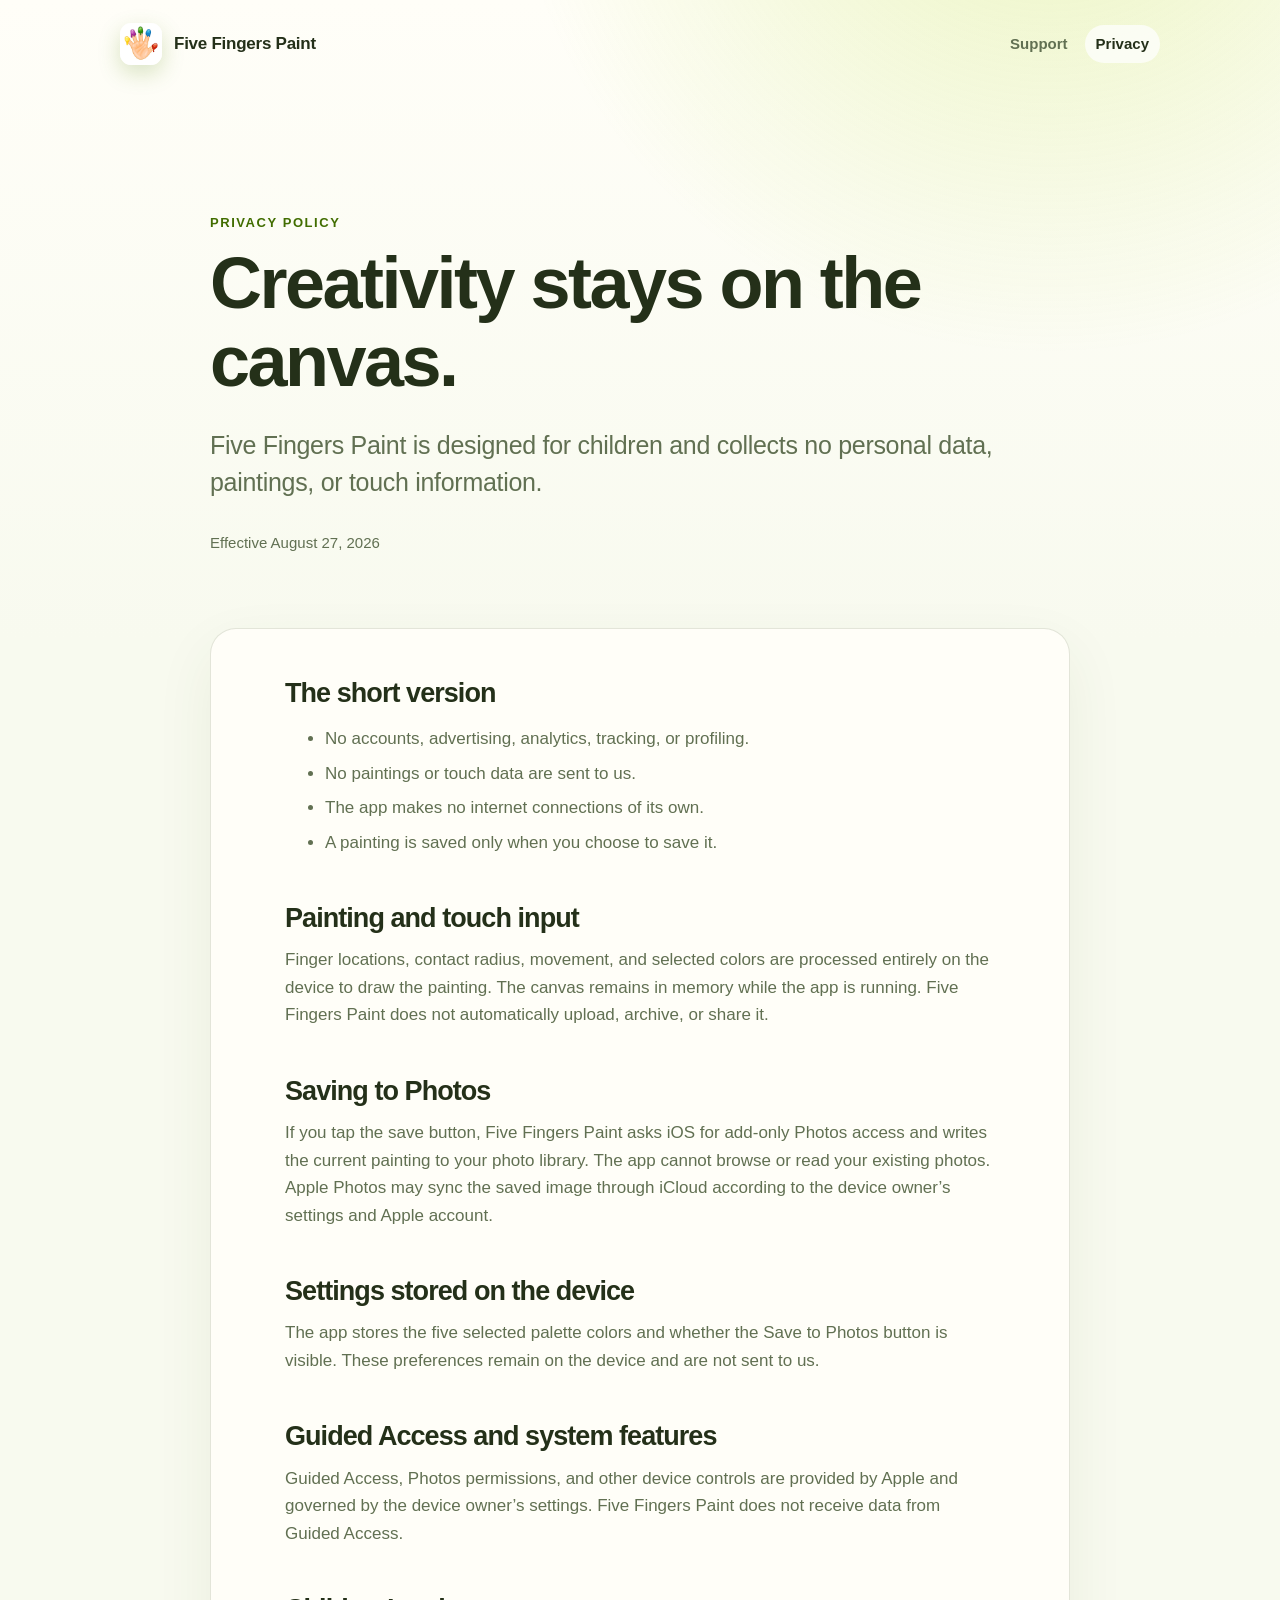
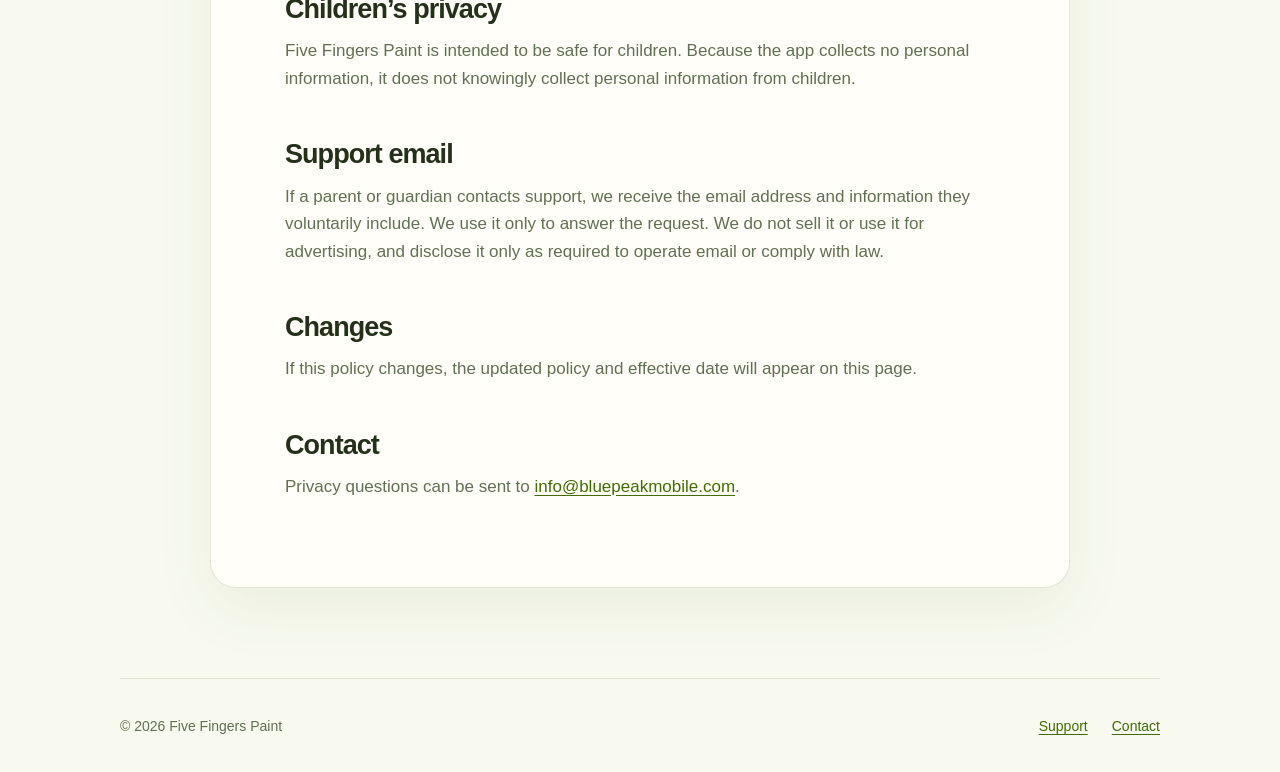
==== privacy.html @ 3f8e019f "Publish Five Fingers Paint support site" ====
<!doctype html>
<html lang="en">
  <head>
    <meta charset="utf-8">
    <meta name="viewport" content="width=device-width, initial-scale=1">
    <meta name="description" content="Privacy policy for Five Fingers Paint.">
    <meta name="theme-color" content="#8bc318">
    <link rel="canonical" href="https://urosk.github.io/five-fingers-paint-support/privacy.html">
    <link rel="icon" href="app-icon.png">
    <link rel="stylesheet" href="styles.css">
    <title>Privacy Policy — Five Fingers Paint</title>
  </head>
  <body>
    <header class="site-header">
      <a class="brand" href="./" aria-label="Five Fingers Paint support home">
        <img src="app-icon.png" width="42" height="42" alt="">
        <span>Five Fingers Paint</span>
      </a>
      <nav aria-label="Support navigation">
        <a href="./">Support</a>
        <a aria-current="page" href="privacy.html">Privacy</a>
      </nav>
    </header>

    <main class="policy">
      <section class="policy-intro" aria-labelledby="page-title">
        <div class="eyebrow">Privacy policy</div>
        <h1 id="page-title">Creativity stays on the canvas.</h1>
        <p class="lede">Five Fingers Paint is designed for children and collects no personal data, paintings, or touch information.</p>
        <p class="updated">Effective August 27, 2026</p>
      </section>

      <article class="policy-body">
        <h2>The short version</h2>
        <ul>
          <li>No accounts, advertising, analytics, tracking, or profiling.</li>
          <li>No paintings or touch data are sent to us.</li>
          <li>The app makes no internet connections of its own.</li>
          <li>A painting is saved only when you choose to save it.</li>
        </ul>

        <h2>Painting and touch input</h2>
        <p>Finger locations, contact radius, movement, and selected colors are processed entirely on the device to draw the painting. The canvas remains in memory while the app is running. Five Fingers Paint does not automatically upload, archive, or share it.</p>

        <h2>Saving to Photos</h2>
        <p>If you tap the save button, Five Fingers Paint asks iOS for add-only Photos access and writes the current painting to your photo library. The app cannot browse or read your existing photos. Apple Photos may sync the saved image through iCloud according to the device owner’s settings and Apple account.</p>

        <h2>Settings stored on the device</h2>
        <p>The app stores the five selected palette colors and whether the Save to Photos button is visible. These preferences remain on the device and are not sent to us.</p>

        <h2>Guided Access and system features</h2>
        <p>Guided Access, Photos permissions, and other device controls are provided by Apple and governed by the device owner’s settings. Five Fingers Paint does not receive data from Guided Access.</p>

        <h2>Children’s privacy</h2>
        <p>Five Fingers Paint is intended to be safe for children. Because the app collects no personal information, it does not knowingly collect personal information from children.</p>

        <h2>Support email</h2>
        <p>If a parent or guardian contacts support, we receive the email address and information they voluntarily include. We use it only to answer the request. We do not sell it or use it for advertising, and disclose it only as required to operate email or comply with law.</p>

        <h2>Changes</h2>
        <p>If this policy changes, the updated policy and effective date will appear on this page.</p>

        <h2>Contact</h2>
        <p>Privacy questions can be sent to <a href="mailto:info@bluepeakmobile.com?subject=Five%20Fingers%20Paint%20Privacy">info@bluepeakmobile.com</a>.</p>
      </article>
    </main>

    <footer>
      <span>© 2026 Five Fingers Paint</span>
      <a href="./">Support</a>
      <a href="mailto:info@bluepeakmobile.com">Contact</a>
    </footer>
  </body>
</html>
---- styles.css ----
:root {
  color-scheme: light dark;
  --ink: #243019;
  --muted: #617052;
  --line: rgba(59, 81, 33, 0.14);
  --surface: rgba(255, 255, 255, 0.76);
  --surface-strong: #fffef8;
  --accent: #72aa0f;
  --accent-dark: #416d00;
  --accent-soft: #b7dd36;
  --glow: #c9eb62;
  --page: #f8faef;
  --wood: #e4a92b;
  --red: #e54022;
  --blue: #159fdb;
  --max: 1040px;
}

* { box-sizing: border-box; }

html {
  scroll-behavior: smooth;
  scroll-padding-top: 24px;
  background: var(--page);
}

body {
  margin: 0;
  color: var(--ink);
  background:
    radial-gradient(circle at 82% -8%, rgba(183, 221, 54, 0.3), transparent 34rem),
    linear-gradient(180deg, #fffef8 0, var(--page) 40rem);
  font-family: -apple-system, BlinkMacSystemFont, "SF Pro Text", "Helvetica Neue", sans-serif;
  font-size: 17px;
  line-height: 1.62;
  -webkit-font-smoothing: antialiased;
}

a { color: var(--accent-dark); text-underline-offset: 3px; }
a:hover { color: var(--accent); }
a:focus-visible,
summary:focus-visible {
  outline: 3px solid var(--glow);
  outline-offset: 4px;
  border-radius: 5px;
}

.site-header,
main,
footer {
  width: min(calc(100% - 40px), var(--max));
  margin-inline: auto;
}

.site-header {
  min-height: 88px;
  display: flex;
  align-items: center;
  justify-content: space-between;
  gap: 24px;
}

.brand {
  display: inline-flex;
  align-items: center;
  gap: 12px;
  color: var(--ink);
  font-weight: 740;
  letter-spacing: -0.015em;
  text-decoration: none;
}

.brand img {
  border-radius: 11px;
  box-shadow: 0 8px 22px rgba(82, 132, 10, 0.22);
}

nav { display: flex; gap: 6px; }
nav a {
  padding: 7px 11px;
  border-radius: 999px;
  color: var(--muted);
  font-size: 15px;
  font-weight: 620;
  text-decoration: none;
}
nav a:hover,
nav a[aria-current="page"] {
  color: var(--ink);
  background: rgba(255, 255, 255, 0.72);
}

.hero {
  max-width: 920px;
  padding: clamp(70px, 10vw, 128px) 0 clamp(68px, 9vw, 112px);
}

.eyebrow {
  margin-bottom: 12px;
  color: var(--accent-dark);
  font-size: 13px;
  font-weight: 760;
  letter-spacing: 0.12em;
  text-transform: uppercase;
}

h1,
h2,
h3 {
  margin-top: 0;
  line-height: 1.08;
  letter-spacing: -0.035em;
}
h1 {
  max-width: 900px;
  margin-bottom: 26px;
  font-size: clamp(50px, 8.4vw, 92px);
  font-weight: 770;
}
h2 { margin-bottom: 18px; font-size: clamp(32px, 5vw, 48px); }
h3 { margin-bottom: 9px; font-size: 21px; }
p { margin-top: 0; }

.lede {
  max-width: 790px;
  margin-bottom: 30px;
  color: var(--muted);
  font-size: clamp(20px, 3vw, 25px);
  line-height: 1.48;
  letter-spacing: -0.012em;
}

.privacy-pill {
  display: inline-flex;
  align-items: center;
  gap: 9px;
  padding: 8px 13px;
  border: 1px solid var(--line);
  border-radius: 999px;
  background: var(--surface);
  color: var(--muted);
  font-size: 14px;
  font-weight: 620;
  backdrop-filter: blur(12px);
}
.privacy-pill span {
  width: 8px;
  height: 8px;
  border-radius: 50%;
  background: var(--accent);
  box-shadow: 0 0 0 4px rgba(114, 170, 15, 0.14);
}

.highlights {
  display: grid;
  grid-template-columns: repeat(3, minmax(0, 1fr));
  gap: 14px;
  padding-bottom: clamp(70px, 9vw, 110px);
}
.highlights article {
  min-height: 268px;
  padding: 28px;
  border: 1px solid var(--line);
  border-radius: 24px;
  background: var(--surface);
  box-shadow: 0 16px 42px rgba(59, 81, 33, 0.055);
  backdrop-filter: blur(14px);
}
.highlights h2 { margin-bottom: 12px; font-size: 27px; }
.highlights p { margin-bottom: 0; color: var(--muted); }
.feature-mark {
  min-width: 43px;
  height: 43px;
  margin-bottom: 48px;
  padding: 0 10px;
  display: inline-grid;
  place-items: center;
  border-radius: 13px;
  color: white;
  background: linear-gradient(145deg, var(--accent-soft), var(--accent));
  font-size: 17px;
  font-weight: 800;
  box-shadow: 0 9px 22px rgba(82, 132, 10, 0.2);
}
.radius-mark::before {
  width: 18px;
  height: 18px;
  border: 3px solid white;
  border-radius: 50%;
  content: "";
}
.save-mark::before {
  width: 17px;
  height: 17px;
  border: 3px solid white;
  border-radius: 4px;
  content: "";
}

.section {
  padding: clamp(68px, 9vw, 108px) 0;
  border-top: 1px solid var(--line);
}
.section-heading { max-width: 680px; margin-bottom: 42px; }
.section-heading > p { color: var(--muted); }

.steps {
  margin: 0;
  padding: 0;
  display: grid;
  grid-template-columns: repeat(2, minmax(0, 1fr));
  gap: 18px;
  list-style: none;
}
.steps li,
.touch-card {
  border: 1px solid var(--line);
  border-radius: 22px;
  background: var(--surface);
  box-shadow: 0 14px 40px rgba(59, 81, 33, 0.055);
  backdrop-filter: blur(14px);
}
.steps li {
  min-height: 178px;
  padding: 26px;
  display: flex;
  align-items: flex-start;
  gap: 18px;
}
.steps p,
.touch-card p { margin-bottom: 0; color: var(--muted); }
.step-number {
  flex: 0 0 auto;
  width: 34px;
  height: 34px;
  display: grid;
  place-items: center;
  border-radius: 10px;
  color: white;
  background: linear-gradient(145deg, var(--accent-soft), var(--accent-dark));
  font-size: 14px;
  font-weight: 750;
  box-shadow: 0 8px 18px rgba(82, 132, 10, 0.22);
}

.touch-grid {
  display: grid;
  grid-template-columns: repeat(3, minmax(0, 1fr));
  gap: 16px;
}
.touch-card { padding: 27px; }
.touch-card h3 { font-size: 23px; }
.touch-card strong { color: var(--ink); }

.guided-access {
  margin-top: 18px;
  padding: clamp(28px, 5vw, 44px);
  display: grid;
  grid-template-columns: minmax(0, 0.8fr) minmax(0, 1.2fr);
  gap: clamp(30px, 6vw, 68px);
  border-radius: 24px;
  color: white;
  background:
    radial-gradient(circle at 90% 0, rgba(183, 221, 54, 0.34), transparent 23rem),
    linear-gradient(135deg, #476f08, #213d05);
  box-shadow: 0 24px 70px rgba(39, 70, 4, 0.2);
}
.guided-access .eyebrow { color: #d8ef8a; }
.guided-access h3 { font-size: 30px; }
.guided-access p,
.guided-access li { color: rgba(255, 255, 255, 0.78); }
.guided-access strong { color: white; }
.guided-access a { color: #e7f6ae; }
.guided-access a:hover { color: white; }
.guided-access ol { margin: 0; padding-left: 22px; }
.guided-access li + li { margin-top: 8px; }

.faq { border-top: 1px solid var(--line); }
.faq details { border-bottom: 1px solid var(--line); }
.faq summary {
  padding: 23px 40px 23px 0;
  position: relative;
  cursor: pointer;
  font-weight: 680;
  list-style: none;
}
.faq summary::-webkit-details-marker { display: none; }
.faq summary::after {
  position: absolute;
  right: 7px;
  color: var(--accent-dark);
  content: "+";
  font-size: 25px;
  font-weight: 400;
  line-height: 1;
}
.faq details[open] summary::after { content: "−"; }
.faq details p { max-width: 820px; padding: 0 40px 23px 0; color: var(--muted); }

.contact {
  margin: 52px 0 86px;
  padding: clamp(32px, 6vw, 54px);
  display: flex;
  align-items: center;
  justify-content: space-between;
  gap: 36px;
  border-radius: 28px;
  background:
    radial-gradient(circle at 90% 0, rgba(255, 218, 68, 0.28), transparent 23rem),
    linear-gradient(135deg, #e77719, #b93419);
  color: white;
  box-shadow: 0 24px 70px rgba(140, 51, 15, 0.2);
}
.contact .eyebrow { color: #ffe7a1; }
.contact h2 { margin-bottom: 14px; }
.contact p { max-width: 610px; margin-bottom: 0; color: rgba(255, 255, 255, 0.8); }
.button {
  flex: 0 0 auto;
  padding: 12px 18px;
  border-radius: 12px;
  background: white;
  color: #8f2c12;
  font-size: 15px;
  font-weight: 700;
  text-decoration: none;
  box-shadow: 0 8px 24px rgba(84, 26, 7, 0.2);
}
.button:hover { color: var(--red); transform: translateY(-1px); }

.policy { max-width: 860px; }
.policy-intro {
  max-width: 860px;
  padding: clamp(68px, 10vw, 124px) 0 58px;
}
.policy-intro h1 { font-size: clamp(46px, 7vw, 72px); }
.updated { color: var(--muted); font-size: 15px; }
.policy-body {
  padding: 50px clamp(26px, 7vw, 74px) 70px;
  margin-bottom: 90px;
  border: 1px solid var(--line);
  border-radius: 26px;
  background: var(--surface-strong);
  box-shadow: 0 22px 60px rgba(59, 81, 33, 0.07);
}
.policy-body h2 { margin-top: 48px; margin-bottom: 13px; font-size: 27px; }
.policy-body h2:first-child { margin-top: 0; }
.policy-body p,
.policy-body li { color: var(--muted); }
.policy-body li + li { margin-top: 7px; }

footer {
  min-height: 94px;
  padding: 25px 0;
  display: flex;
  align-items: center;
  gap: 24px;
  border-top: 1px solid var(--line);
  color: var(--muted);
  font-size: 14px;
}
footer > span:first-child { margin-right: auto; }
.footer-note { font-size: 13px; }

@media (max-width: 760px) {
  .site-header,
  main,
  footer { width: min(calc(100% - 28px), var(--max)); }
  .site-header { min-height: 76px; }
  .brand img { width: 36px; height: 36px; }
  .brand span { max-width: 150px; line-height: 1.15; }
  nav a { padding: 6px 8px; }
  .hero { padding-top: 66px; }
  .highlights,
  .steps,
  .touch-grid,
  .guided-access { grid-template-columns: 1fr; }
  .highlights article,
  .steps li { min-height: 0; }
  .feature-mark { margin-bottom: 34px; }
  .contact { align-items: flex-start; flex-direction: column; }
  .button { width: 100%; text-align: center; }
  footer { flex-wrap: wrap; gap: 10px 20px; }
  footer > span:first-child { flex-basis: 100%; }
}

@media (prefers-reduced-motion: reduce) {
  html { scroll-behavior: auto; }
  *, *::before, *::after { transition: none !important; }
}

@media (prefers-color-scheme: dark) {
  :root {
    --ink: #eff7df;
    --muted: #bac7a9;
    --line: rgba(222, 242, 191, 0.14);
    --surface: rgba(35, 48, 25, 0.74);
    --surface-strong: #202d19;
    --accent: #badd5b;
    --accent-dark: #d2ee82;
    --page: #131a0f;
  }
  body {
    background:
      radial-gradient(circle at 82% -8%, rgba(129, 182, 39, 0.2), transparent 34rem),
      linear-gradient(180deg, #1d2716 0, var(--page) 40rem);
  }
  nav a:hover,
  nav a[aria-current="page"] { background: rgba(255, 255, 255, 0.08); }
  .policy-body { box-shadow: 0 22px 60px rgba(0, 0, 0, 0.16); }
}

@media print {
  body { background: white; color: black; }
  .site-header nav,
  .contact,
  footer { display: none; }
  .policy-body { padding: 0; border: 0; box-shadow: none; }
}
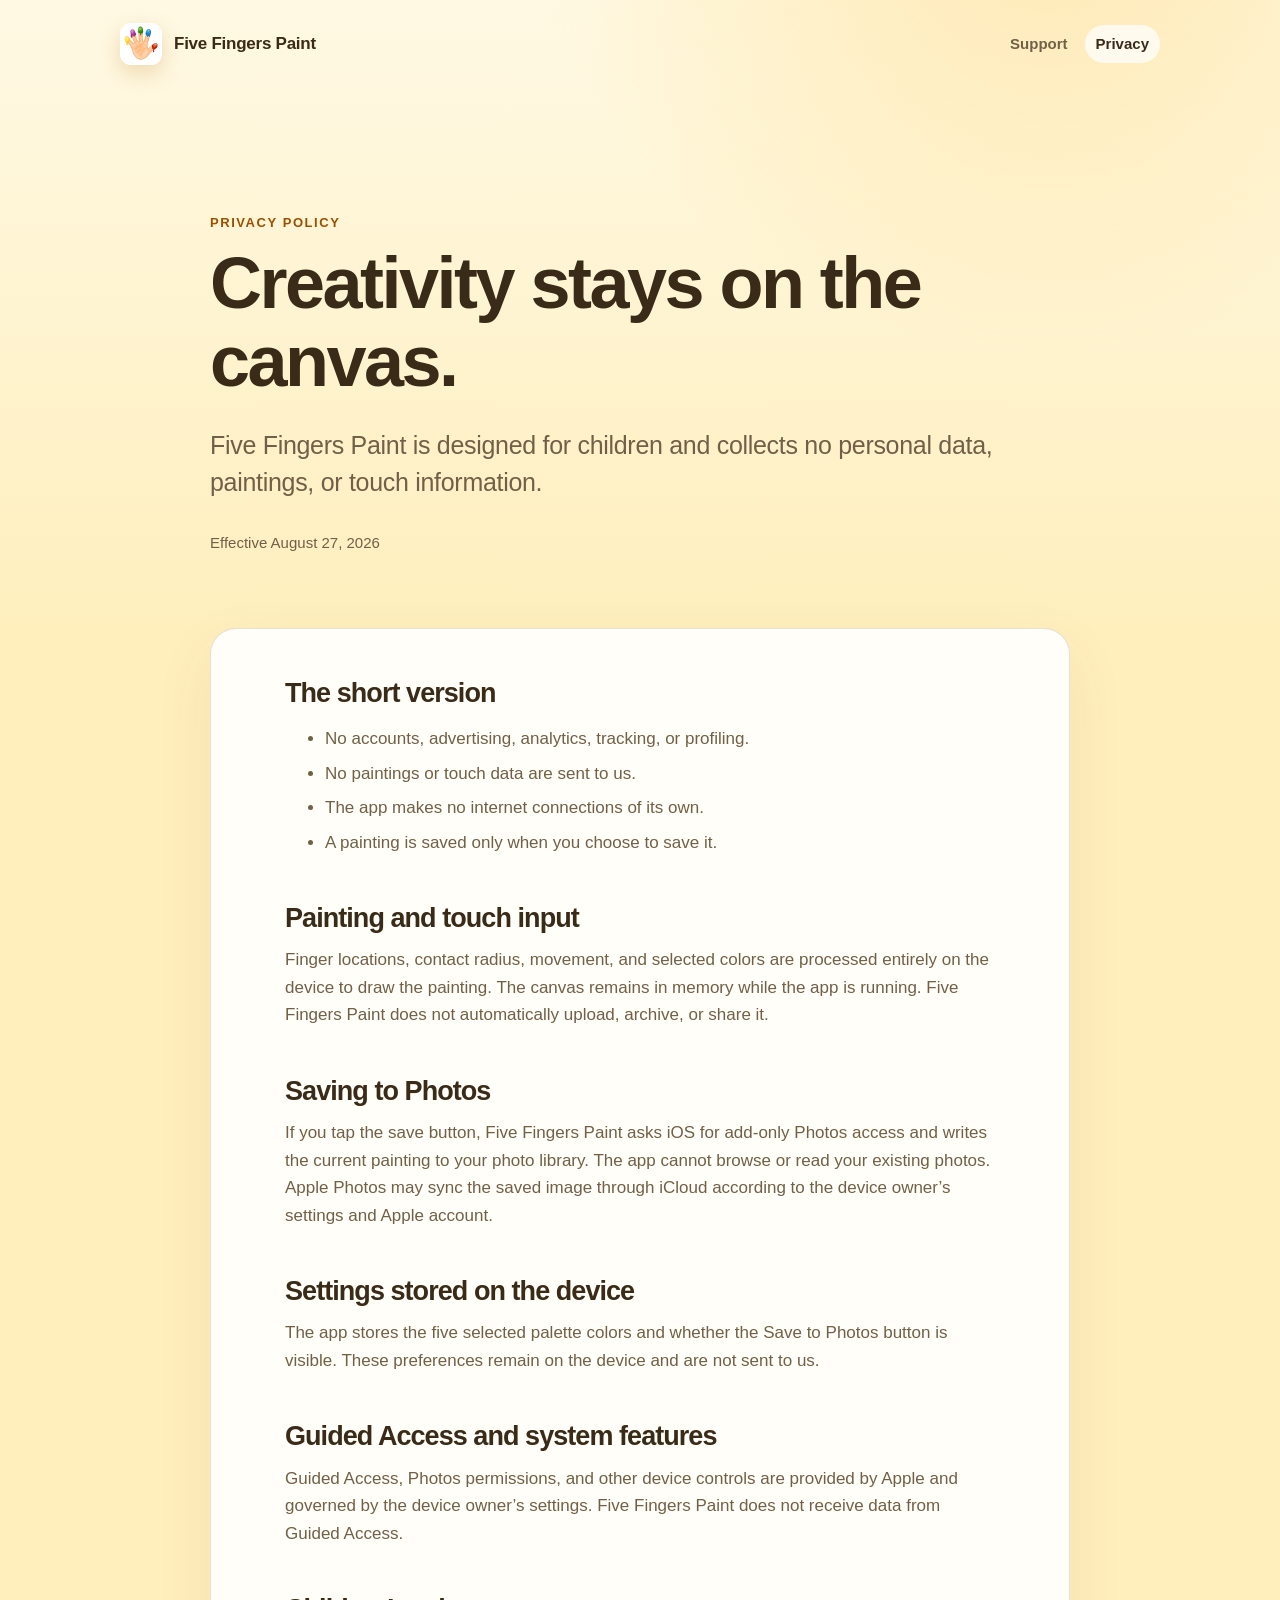
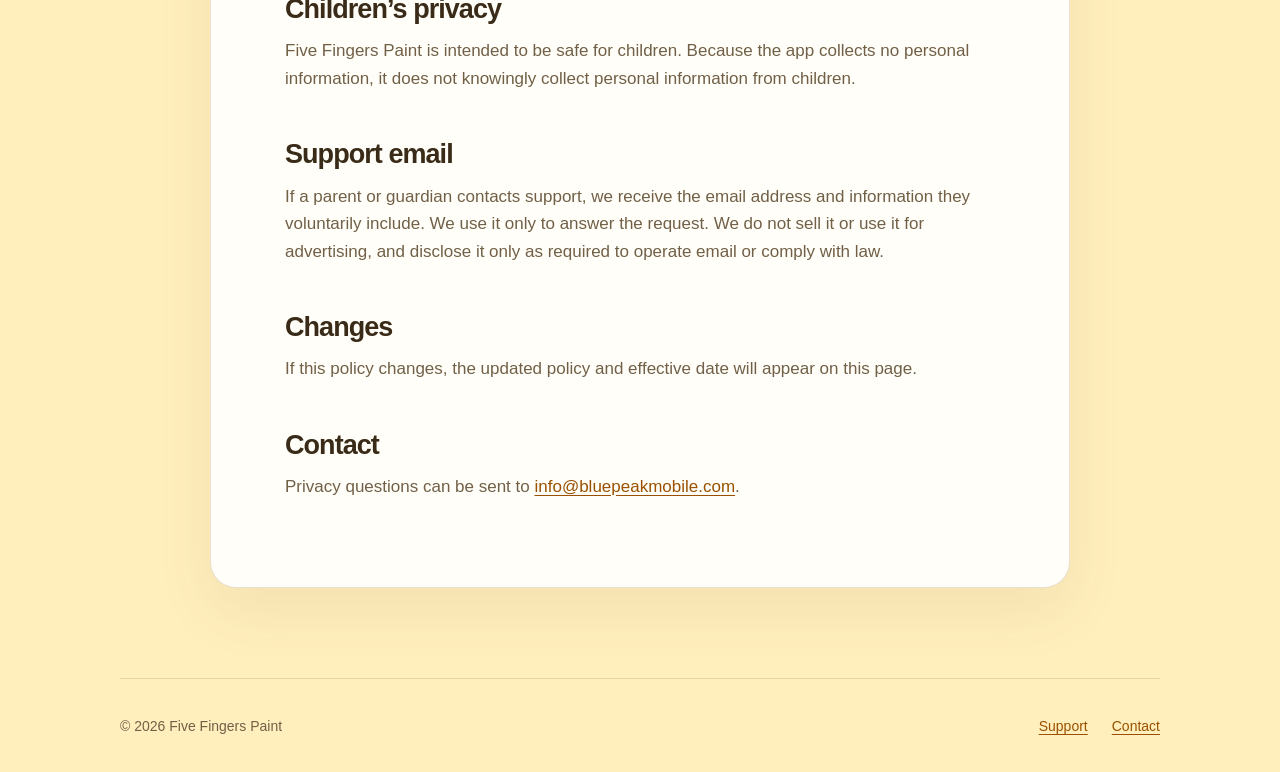
==== commit 2fd622fb: "Refine warm theme and multi-touch FAQ" ====
--- a/privacy.html
+++ b/privacy.html
@@ -4,10 +4,10 @@
     <meta charset="utf-8">
     <meta name="viewport" content="width=device-width, initial-scale=1">
     <meta name="description" content="Privacy policy for Five Fingers Paint.">
-    <meta name="theme-color" content="#8bc318">
+    <meta name="theme-color" content="#ffad0a">
     <link rel="canonical" href="https://urosk.github.io/five-fingers-paint-support/privacy.html">
     <link rel="icon" href="app-icon.png">
-    <link rel="stylesheet" href="styles.css">
+    <link rel="stylesheet" href="styles.css?v=sun">
     <title>Privacy Policy — Five Fingers Paint</title>
   </head>
   <body>
--- a/styles.css
+++ b/styles.css
@@ -1,18 +1,15 @@
 :root {
-  color-scheme: light dark;
-  --ink: #243019;
-  --muted: #617052;
-  --line: rgba(59, 81, 33, 0.14);
+  color-scheme: light;
+  --ink: #3a2b18;
+  --muted: #716047;
+  --line: rgba(112, 68, 19, 0.16);
   --surface: rgba(255, 255, 255, 0.76);
   --surface-strong: #fffef8;
-  --accent: #72aa0f;
-  --accent-dark: #416d00;
-  --accent-soft: #b7dd36;
-  --glow: #c9eb62;
-  --page: #f8faef;
-  --wood: #e4a92b;
-  --red: #e54022;
-  --blue: #159fdb;
+  --accent: #ffad0a;
+  --accent-dark: #9a5000;
+  --accent-soft: #ffd052;
+  --glow: #ffc83d;
+  --page: #ffefbd;
   --max: 1040px;
 }
 
@@ -28,8 +25,8 @@
   margin: 0;
   color: var(--ink);
   background:
-    radial-gradient(circle at 82% -8%, rgba(183, 221, 54, 0.3), transparent 34rem),
-    linear-gradient(180deg, #fffef8 0, var(--page) 40rem);
+    radial-gradient(circle at 82% -8%, rgba(255, 184, 30, 0.3), transparent 34rem),
+    linear-gradient(180deg, #fff9e4 0, var(--page) 40rem);
   font-family: -apple-system, BlinkMacSystemFont, "SF Pro Text", "Helvetica Neue", sans-serif;
   font-size: 17px;
   line-height: 1.62;
@@ -72,7 +69,7 @@
 
 .brand img {
   border-radius: 11px;
-  box-shadow: 0 8px 22px rgba(82, 132, 10, 0.22);
+  box-shadow: 0 8px 22px rgba(167, 105, 0, 0.22);
 }
 
 nav { display: flex; gap: 6px; }
@@ -148,7 +145,7 @@
   height: 8px;
   border-radius: 50%;
   background: var(--accent);
-  box-shadow: 0 0 0 4px rgba(114, 170, 15, 0.14);
+  box-shadow: 0 0 0 4px rgba(255, 173, 10, 0.18);
 }
 
 .highlights {
@@ -163,7 +160,7 @@
   border: 1px solid var(--line);
   border-radius: 24px;
   background: var(--surface);
-  box-shadow: 0 16px 42px rgba(59, 81, 33, 0.055);
+  box-shadow: 0 16px 42px rgba(105, 78, 30, 0.07);
   backdrop-filter: blur(14px);
 }
 .highlights h2 { margin-bottom: 12px; font-size: 27px; }
@@ -176,23 +173,27 @@
   display: inline-grid;
   place-items: center;
   border-radius: 13px;
-  color: white;
+  color: var(--ink);
   background: linear-gradient(145deg, var(--accent-soft), var(--accent));
   font-size: 17px;
   font-weight: 800;
-  box-shadow: 0 9px 22px rgba(82, 132, 10, 0.2);
-}
-.radius-mark::before {
-  width: 18px;
-  height: 18px;
-  border: 3px solid white;
-  border-radius: 50%;
-  content: "";
+  box-shadow: 0 9px 22px rgba(167, 105, 0, 0.22);
+}
+.metal-mark {
+  padding: 0;
+  background: transparent;
+  box-shadow: 0 9px 22px rgba(21, 82, 193, 0.2);
+}
+.metal-mark img {
+  width: 43px;
+  height: 43px;
+  display: block;
+  border-radius: 13px;
 }
 .save-mark::before {
   width: 17px;
   height: 17px;
-  border: 3px solid white;
+  border: 3px solid var(--ink);
   border-radius: 4px;
   content: "";
 }
@@ -217,7 +218,7 @@
   border: 1px solid var(--line);
   border-radius: 22px;
   background: var(--surface);
-  box-shadow: 0 14px 40px rgba(59, 81, 33, 0.055);
+  box-shadow: 0 14px 40px rgba(105, 78, 30, 0.07);
   backdrop-filter: blur(14px);
 }
 .steps li {
@@ -236,11 +237,11 @@
   display: grid;
   place-items: center;
   border-radius: 10px;
-  color: white;
-  background: linear-gradient(145deg, var(--accent-soft), var(--accent-dark));
+  color: var(--ink);
+  background: linear-gradient(145deg, var(--accent-soft), var(--accent));
   font-size: 14px;
   font-weight: 750;
-  box-shadow: 0 8px 18px rgba(82, 132, 10, 0.22);
+  box-shadow: 0 8px 18px rgba(167, 105, 0, 0.22);
 }
 
 .touch-grid {
@@ -259,19 +260,27 @@
   grid-template-columns: minmax(0, 0.8fr) minmax(0, 1.2fr);
   gap: clamp(30px, 6vw, 68px);
   border-radius: 24px;
-  color: white;
+  color: var(--ink);
   background:
-    radial-gradient(circle at 90% 0, rgba(183, 221, 54, 0.34), transparent 23rem),
-    linear-gradient(135deg, #476f08, #213d05);
-  box-shadow: 0 24px 70px rgba(39, 70, 4, 0.2);
-}
-.guided-access .eyebrow { color: #d8ef8a; }
+    radial-gradient(circle at 90% 0, rgba(255, 247, 195, 0.5), transparent 23rem),
+    linear-gradient(135deg, #ffd052, #f39216);
+  box-shadow: 0 24px 70px rgba(154, 80, 0, 0.2);
+}
+.guided-access .eyebrow { color: #704600; }
 .guided-access h3 { font-size: 30px; }
 .guided-access p,
-.guided-access li { color: rgba(255, 255, 255, 0.78); }
-.guided-access strong { color: white; }
-.guided-access a { color: #e7f6ae; }
-.guided-access a:hover { color: white; }
+.guided-access li { color: rgba(58, 43, 24, 0.8); }
+.guided-access strong { color: var(--ink); }
+.guided-access .parent-setting {
+  margin: 22px 0 0;
+  padding: 16px 18px;
+  border: 1px solid rgba(112, 70, 0, 0.2);
+  border-radius: 14px;
+  color: var(--ink);
+  background: rgba(255, 255, 255, 0.24);
+}
+.guided-access a { color: #5c3900; }
+.guided-access a:hover { color: #2e1c00; }
 .guided-access ol { margin: 0; padding-left: 22px; }
 .guided-access li + li { margin-top: 8px; }
 
@@ -306,10 +315,10 @@
   gap: 36px;
   border-radius: 28px;
   background:
-    radial-gradient(circle at 90% 0, rgba(255, 218, 68, 0.28), transparent 23rem),
-    linear-gradient(135deg, #e77719, #b93419);
+    radial-gradient(circle at 90% 0, rgba(255, 225, 112, 0.3), transparent 23rem),
+    linear-gradient(135deg, #f39b13, #d9680b);
   color: white;
-  box-shadow: 0 24px 70px rgba(140, 51, 15, 0.2);
+  box-shadow: 0 24px 70px rgba(132, 66, 5, 0.2);
 }
 .contact .eyebrow { color: #ffe7a1; }
 .contact h2 { margin-bottom: 14px; }
@@ -319,13 +328,13 @@
   padding: 12px 18px;
   border-radius: 12px;
   background: white;
-  color: #8f2c12;
+  color: #944500;
   font-size: 15px;
   font-weight: 700;
   text-decoration: none;
   box-shadow: 0 8px 24px rgba(84, 26, 7, 0.2);
 }
-.button:hover { color: var(--red); transform: translateY(-1px); }
+.button:hover { color: var(--accent-dark); transform: translateY(-1px); }
 
 .policy { max-width: 860px; }
 .policy-intro {
@@ -340,7 +349,7 @@
   border: 1px solid var(--line);
   border-radius: 26px;
   background: var(--surface-strong);
-  box-shadow: 0 22px 60px rgba(59, 81, 33, 0.07);
+  box-shadow: 0 22px 60px rgba(105, 78, 30, 0.08);
 }
 .policy-body h2 { margin-top: 48px; margin-bottom: 13px; font-size: 27px; }
 .policy-body h2:first-child { margin-top: 0; }
@@ -388,27 +397,6 @@
   *, *::before, *::after { transition: none !important; }
 }
 
-@media (prefers-color-scheme: dark) {
-  :root {
-    --ink: #eff7df;
-    --muted: #bac7a9;
-    --line: rgba(222, 242, 191, 0.14);
-    --surface: rgba(35, 48, 25, 0.74);
-    --surface-strong: #202d19;
-    --accent: #badd5b;
-    --accent-dark: #d2ee82;
-    --page: #131a0f;
-  }
-  body {
-    background:
-      radial-gradient(circle at 82% -8%, rgba(129, 182, 39, 0.2), transparent 34rem),
-      linear-gradient(180deg, #1d2716 0, var(--page) 40rem);
-  }
-  nav a:hover,
-  nav a[aria-current="page"] { background: rgba(255, 255, 255, 0.08); }
-  .policy-body { box-shadow: 0 22px 60px rgba(0, 0, 0, 0.16); }
-}
-
 @media print {
   body { background: white; color: black; }
   .site-header nav,
